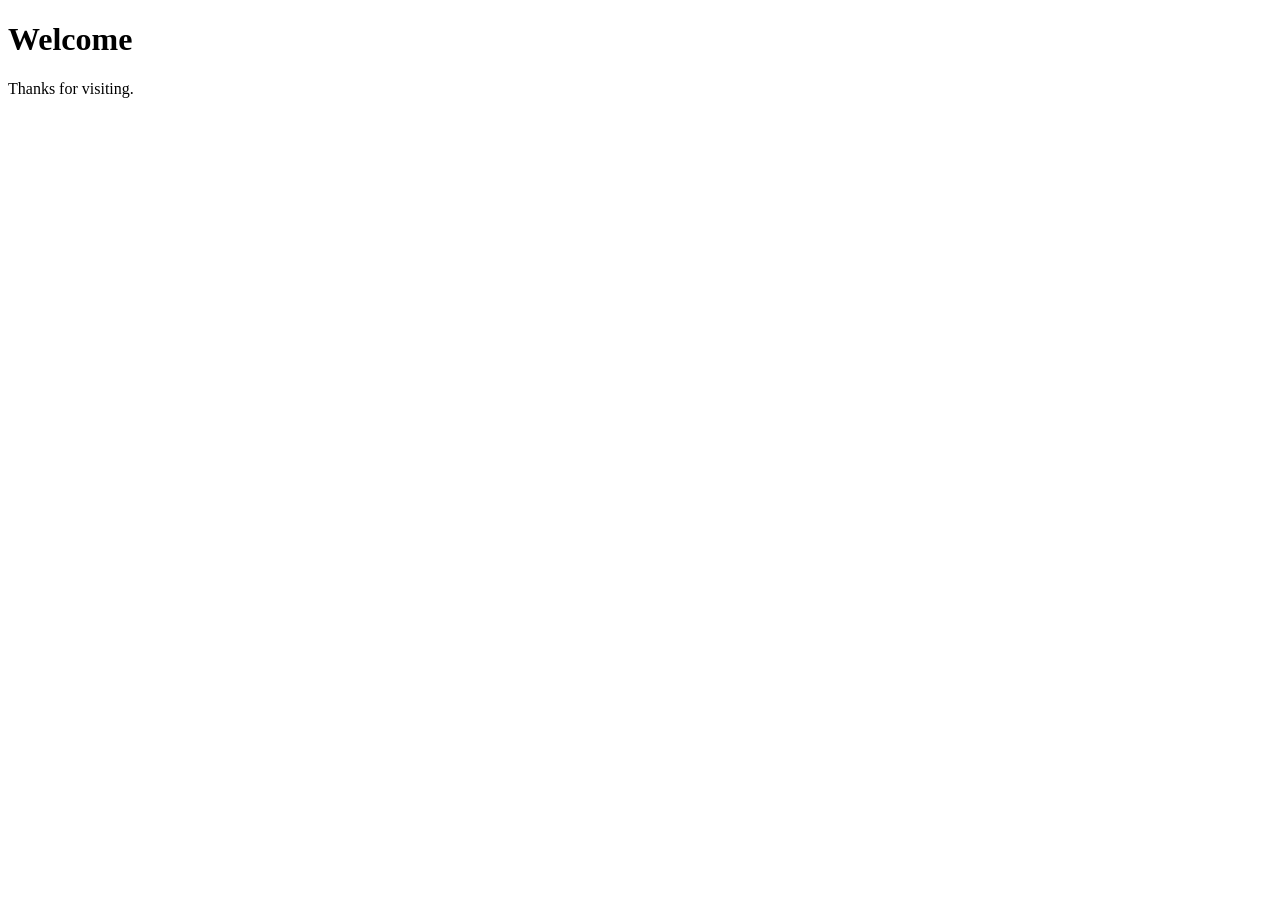
==== index.html @ 636e7ef2 "Create index.html" ====
<!DOCTYPE html>
<html lang="en">
<head>
  <meta charset="UTF-8">
  <meta name="viewport" content="width=device-width, initial-scale=1.0">
  <meta name="description" content="Welcome to mbread website.">
  <title>Welcome</title>
  <link rel="stylesheet" href="style.css">
</head>
<body>
  <main class="container">
    <h1>Welcome</h1>
    <p>Thanks for visiting.</p>
  </main>
</body>
</html>
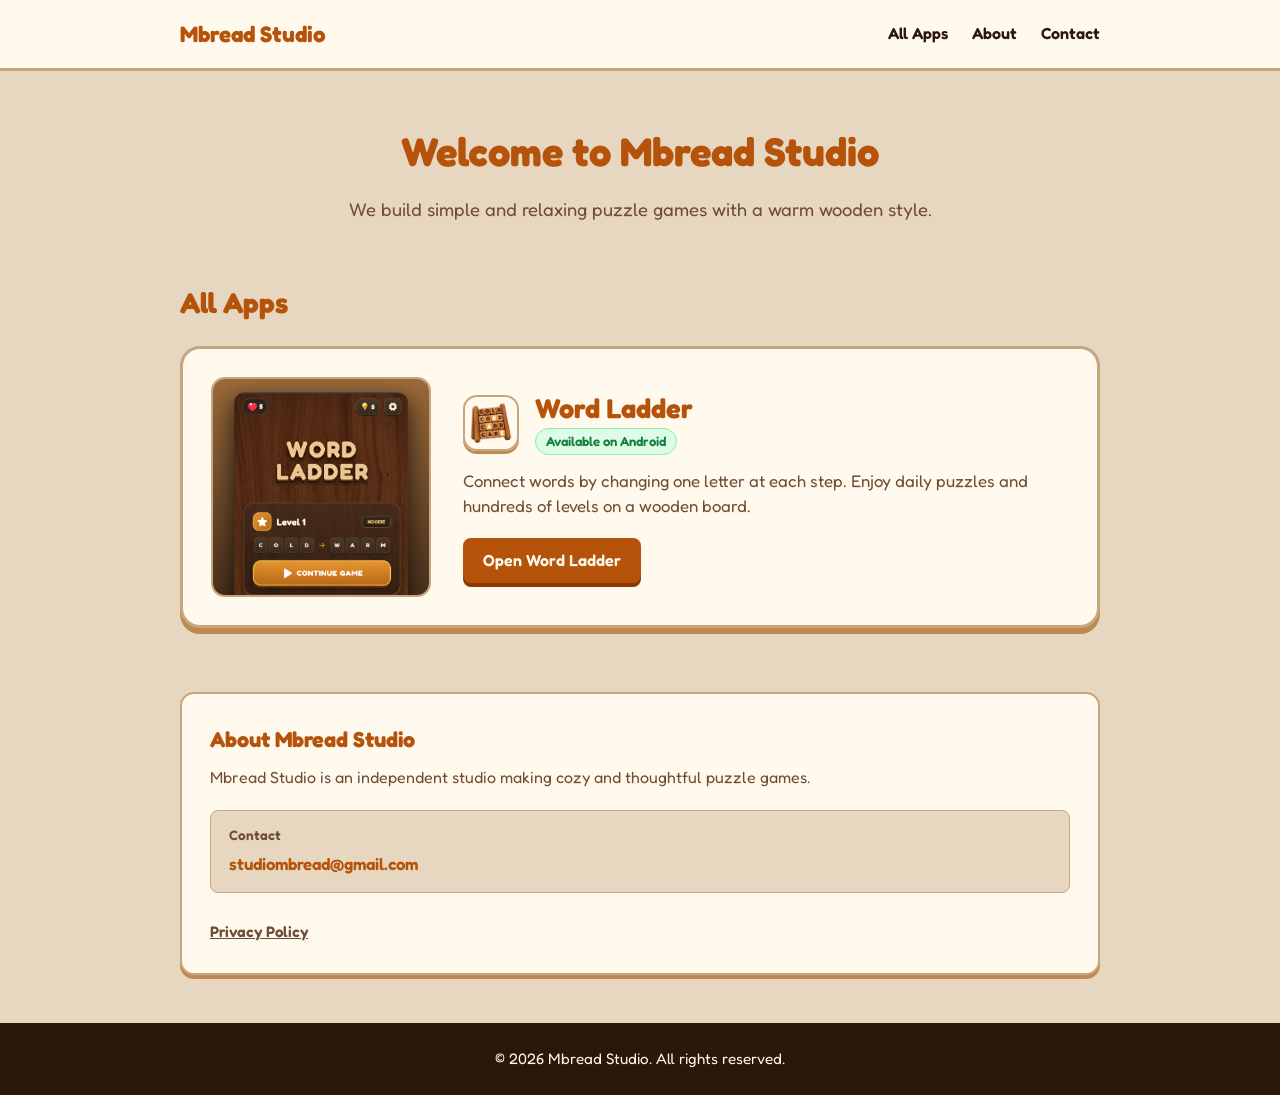
==== commit ce7d0905: "Update Mbread Studio Homepage" ====
--- a/index.html
+++ b/index.html
@@ -3,14 +3,101 @@
 <head>
   <meta charset="UTF-8">
   <meta name="viewport" content="width=device-width, initial-scale=1.0">
-  <meta name="description" content="Welcome to mbread website.">
-  <title>Welcome</title>
+  <meta name="description" content="Welcome to Mbread Studio. Explore our apps and games.">
+  <meta name="theme-color" content="#B45309">
+
+  <title>Mbread Studio</title>
+  <link rel="icon" type="image/png" href="word-ladder/assets/icon.png">
   <link rel="stylesheet" href="style.css">
 </head>
 <body>
-  <main class="container">
-    <h1>Welcome</h1>
-    <p>Thanks for visiting.</p>
+
+  <!-- Navigation Header -->
+  <header class="header">
+    <div class="container header-content">
+      <a href="#" class="logo-brand">
+        <span class="brand-name">Mbread Studio</span>
+      </a>
+
+      <nav aria-label="Main Navigation">
+        <ul class="nav-links">
+          <li><a href="#apps" class="nav-link">All Apps</a></li>
+          <li><a href="#about" class="nav-link">About</a></li>
+          <li><a href="#contact" class="nav-link">Contact</a></li>
+        </ul>
+      </nav>
+    </div>
+  </header>
+
+  <main>
+    <!-- Simple Hero -->
+    <section class="hero-simple">
+      <div class="container">
+        <h1 class="hero-title">Welcome to Mbread Studio</h1>
+        <p class="hero-desc">
+          We build simple and relaxing puzzle games with a warm wooden style.
+        </p>
+      </div>
+    </section>
+
+    <!-- All Apps Section -->
+    <section class="apps-section" id="apps">
+      <div class="container">
+        <h2 class="section-title">All Apps</h2>
+
+        <!-- Word Ladder Clickable Banner -->
+        <a href="word-ladder/index.html" class="app-banner-card" title="Open Word Ladder">
+          <div class="banner-image-wrap">
+            <img src="word-ladder/assets/home.png" alt="Word Ladder Game Banner" class="banner-preview-img">
+          </div>
+          <div class="banner-info">
+            <div class="banner-header-row">
+              <img src="word-ladder/assets/icon.png" alt="Word Ladder App Icon" class="banner-icon">
+              <div>
+                <h3 class="banner-title">Word Ladder</h3>
+                <span class="banner-tag">Available on Android</span>
+              </div>
+            </div>
+            <p class="banner-desc">
+              Connect words by changing one letter at each step. Enjoy daily puzzles and hundreds of levels on a wooden board.
+            </p>
+            <div class="banner-btn-row">
+              <span class="btn btn-primary">Open Word Ladder</span>
+            </div>
+          </div>
+        </a>
+      </div>
+    </section>
+
+    <!-- Minimal About and Contact Section -->
+    <section class="about-simple" id="about">
+      <div class="container">
+        <div class="about-simple-card">
+          <h2 class="section-title-sm">About Mbread Studio</h2>
+          <p class="about-text">
+            Mbread Studio is an independent studio making cozy and thoughtful puzzle games.
+          </p>
+
+          <div class="contact-box" id="contact">
+            <p class="contact-label">Contact</p>
+            <a href="mailto:studiombread@gmail.com" class="contact-email">studiombread@gmail.com</a>
+          </div>
+
+          <div class="policy-link-row">
+            <a href="word-ladder/privacy-policy/index.html" class="text-link">Privacy Policy</a>
+          </div>
+        </div>
+      </div>
+    </section>
   </main>
+
+  <!-- Footer -->
+  <footer class="footer-simple">
+    <div class="container">
+      <p>&copy; 2026 Mbread Studio. All rights reserved.</p>
+    </div>
+  </footer>
+
+  <script src="script.js"></script>
 </body>
 </html>
--- a/style.css
+++ b/style.css
@@ -0,0 +1,359 @@
+@import url('https://fonts.googleapis.com/css2?family=Fredoka:wght@400;500;600;700&display=swap');
+
+:root {
+  --bg-color: #E8D7C0;
+  --surface: #FFF9EE;
+  --surface-card: #FFFFFF;
+  --primary: #B45309;
+  --primary-hover: #8A3B03;
+  --text-dark: #2C1808;
+  --text-muted: #6E4D33;
+  --border-color: #C8A57C;
+  --shadow-color: #BF8A52;
+  --success: #15803D;
+  --radius-sm: 8px;
+  --radius-md: 14px;
+  --radius-lg: 20px;
+  --transition: all 0.2s ease;
+}
+
+* {
+  margin: 0;
+  padding: 0;
+  box-sizing: border-box;
+}
+
+html {
+  scroll-behavior: smooth;
+}
+
+body {
+  font-family: 'Fredoka', sans-serif;
+  background-color: var(--bg-color);
+  color: var(--text-dark);
+  line-height: 1.6;
+  min-height: 100vh;
+  display: flex;
+  flex-direction: column;
+}
+
+.container {
+  max-width: 960px;
+  margin: 0 auto;
+  padding: 0 20px;
+}
+
+/* Header */
+.header {
+  background-color: var(--surface);
+  border-bottom: 3px solid var(--border-color);
+  padding: 16px 0;
+  position: sticky;
+  top: 0;
+  z-index: 100;
+}
+
+.header-content {
+  display: flex;
+  align-items: center;
+  justify-content: space-between;
+}
+
+.logo-brand {
+  display: flex;
+  align-items: center;
+  gap: 12px;
+  text-decoration: none;
+  color: var(--primary);
+  font-size: 1.4rem;
+  font-weight: 700;
+}
+
+.logo-img {
+  width: 40px;
+  height: 40px;
+  border-radius: 10px;
+  border: 2px solid var(--border-color);
+  box-shadow: 0 2px 0 var(--shadow-color);
+}
+
+.nav-links {
+  display: flex;
+  align-items: center;
+  gap: 24px;
+  list-style: none;
+}
+
+.nav-link {
+  text-decoration: none;
+  color: var(--text-dark);
+  font-weight: 600;
+  font-size: 1rem;
+  transition: color 0.2s ease;
+}
+
+.nav-link:hover {
+  color: var(--primary);
+}
+
+/* Simple Hero */
+.hero-simple {
+  padding: 48px 0 24px;
+  text-align: center;
+}
+
+.hero-title {
+  font-size: 2.5rem;
+  font-weight: 700;
+  color: var(--primary);
+  margin-bottom: 12px;
+}
+
+.hero-desc {
+  font-size: 1.15rem;
+  color: var(--text-muted);
+  max-width: 600px;
+  margin: 0 auto;
+}
+
+/* All Apps Section */
+.apps-section {
+  padding: 32px 0 48px;
+}
+
+.section-title {
+  font-size: 1.8rem;
+  font-weight: 700;
+  color: var(--primary);
+  margin-bottom: 20px;
+}
+
+/* Word Ladder Banner Card */
+.app-banner-card {
+  display: flex;
+  align-items: center;
+  gap: 32px;
+  background-color: var(--surface);
+  border: 3px solid var(--border-color);
+  border-radius: var(--radius-lg);
+  padding: 28px;
+  box-shadow: 0 6px 0 var(--shadow-color);
+  text-decoration: none;
+  color: inherit;
+  transition: var(--transition);
+  cursor: pointer;
+}
+
+.app-banner-card:hover {
+  transform: translateY(-4px);
+  box-shadow: 0 10px 0 var(--shadow-color);
+  border-color: var(--primary);
+}
+
+.app-banner-card:active {
+  transform: translateY(2px);
+  box-shadow: 0 2px 0 var(--shadow-color);
+}
+
+.banner-image-wrap {
+  flex-shrink: 0;
+  width: 220px;
+  height: 220px;
+  border-radius: var(--radius-md);
+  overflow: hidden;
+  border: 2px solid var(--border-color);
+  background-color: #381A07;
+  display: flex;
+  align-items: center;
+  justify-content: center;
+}
+
+.banner-preview-img {
+  width: 100%;
+  height: 100%;
+  object-fit: cover;
+  transition: transform 0.3s ease;
+}
+
+.app-banner-card:hover .banner-preview-img {
+  transform: scale(1.04);
+}
+
+.banner-info {
+  flex: 1;
+  display: flex;
+  flex-direction: column;
+  gap: 14px;
+}
+
+.banner-header-row {
+  display: flex;
+  align-items: center;
+  gap: 16px;
+}
+
+.banner-icon {
+  width: 56px;
+  height: 56px;
+  border-radius: 14px;
+  border: 2px solid var(--border-color);
+  box-shadow: 0 3px 0 var(--shadow-color);
+}
+
+.banner-title {
+  font-size: 1.7rem;
+  font-weight: 700;
+  color: var(--primary);
+  line-height: 1.2;
+}
+
+.banner-tag {
+  display: inline-block;
+  background-color: #DCFCE7;
+  color: var(--success);
+  border: 1px solid #86EFAC;
+  padding: 2px 10px;
+  border-radius: 999px;
+  font-size: 0.82rem;
+  font-weight: 600;
+  margin-top: 4px;
+}
+
+.banner-desc {
+  font-size: 1.05rem;
+  color: var(--text-muted);
+  line-height: 1.5;
+}
+
+.banner-btn-row {
+  margin-top: 4px;
+}
+
+/* Button */
+.btn {
+  display: inline-block;
+  padding: 10px 20px;
+  border-radius: var(--radius-sm);
+  font-family: 'Fredoka', sans-serif;
+  font-size: 1rem;
+  font-weight: 600;
+  text-decoration: none;
+  cursor: pointer;
+  border: none;
+  transition: var(--transition);
+}
+
+.btn-primary {
+  background: var(--primary);
+  color: #FFF9EE;
+  box-shadow: 0 4px 0 #8A3B03;
+}
+
+.app-banner-card:hover .btn-primary {
+  background: var(--primary-hover);
+}
+
+/* About and Contact Section */
+.about-simple {
+  padding: 16px 0 48px;
+}
+
+.about-simple-card {
+  background-color: var(--surface);
+  border: 2px solid var(--border-color);
+  border-radius: var(--radius-md);
+  padding: 28px;
+  box-shadow: 0 4px 0 var(--shadow-color);
+}
+
+.section-title-sm {
+  font-size: 1.35rem;
+  font-weight: 700;
+  color: var(--primary);
+  margin-bottom: 8px;
+}
+
+.about-text {
+  font-size: 1rem;
+  color: var(--text-muted);
+  margin-bottom: 20px;
+}
+
+.contact-box {
+  background-color: var(--bg-color);
+  border: 1.5px solid var(--border-color);
+  border-radius: var(--radius-sm);
+  padding: 14px 18px;
+  margin-bottom: 16px;
+}
+
+.contact-label {
+  font-size: 0.85rem;
+  font-weight: 600;
+  color: var(--text-muted);
+  margin-bottom: 4px;
+}
+
+.contact-email {
+  color: var(--primary);
+  font-weight: 600;
+  text-decoration: none;
+  font-size: 1.05rem;
+}
+
+.contact-email:hover {
+  text-decoration: underline;
+}
+
+.policy-link-row {
+  padding-top: 10px;
+}
+
+.text-link {
+  color: var(--text-muted);
+  font-weight: 600;
+  font-size: 0.95rem;
+  text-decoration: underline;
+}
+
+.text-link:hover {
+  color: var(--primary);
+}
+
+/* Footer */
+.footer-simple {
+  margin-top: auto;
+  background-color: var(--text-dark);
+  color: var(--surface);
+  text-align: center;
+  padding: 24px 0;
+  font-size: 0.95rem;
+}
+
+/* Responsive */
+@media (max-width: 680px) {
+  .app-banner-card {
+    flex-direction: column;
+    text-align: center;
+    padding: 20px;
+  }
+
+  .banner-image-wrap {
+    width: 100%;
+    max-width: 260px;
+    height: 180px;
+  }
+
+  .banner-header-row {
+    flex-direction: column;
+    gap: 8px;
+  }
+
+  .hero-title {
+    font-size: 2rem;
+  }
+
+  .nav-links {
+    gap: 16px;
+  }
+}
